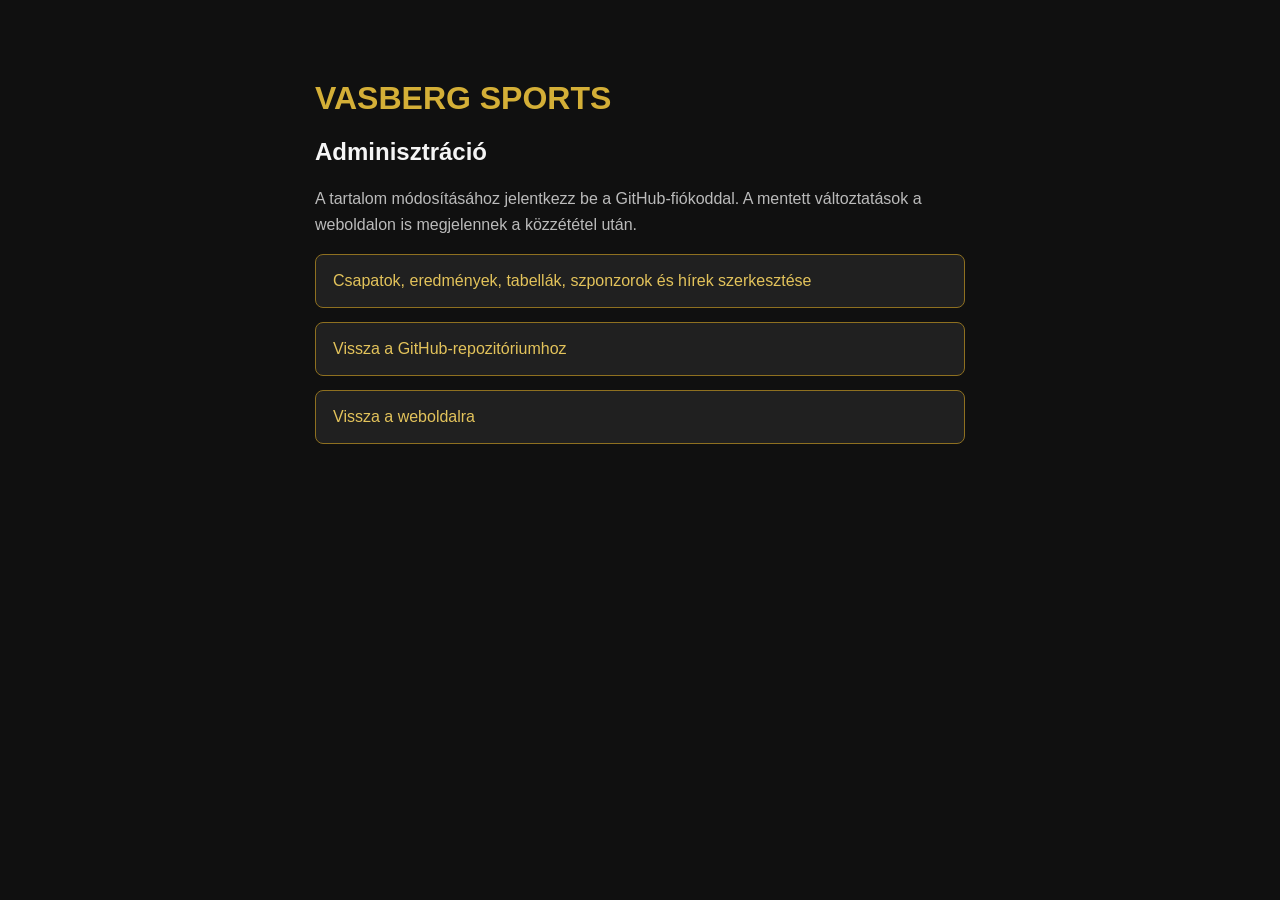
==== admin.html @ da79cf57 "Create admin.html" ====
<!DOCTYPE html>
<html lang="hu">
<head>
  <meta charset="UTF-8">
  <meta name="viewport" content="width=device-width, initial-scale=1.0">
  <title>Vasberg Sports – Admin</title>
  <style>
    body {
      margin: 0;
      padding: 30px 20px;
      background: #101010;
      color: #f5f5f5;
      font-family: Arial, sans-serif;
    }
    main {
      max-width: 650px;
      margin: 50px auto;
    }
    h1 { color: #d4af37; }
    p { color: #bbb; line-height: 1.6; }
    a {
      display: block;
      margin: 14px 0;
      padding: 17px;
      background: #202020;
      border: 1px solid #8e7020;
      border-radius: 8px;
      color: #e3c35b;
      text-decoration: none;
    }
    a:hover { background: #303030; }
  </style>
</head>
<body>
  <main>
    <h1>VASBERG SPORTS</h1>
    <h2>Adminisztráció</h2>
    <p>
      A tartalom módosításához jelentkezz be a GitHub-fiókoddal.
      A mentett változtatások a weboldalon is megjelennek a közzététel után.
    </p>
    <a href="https://github.com/futuresult/Vasberg-Sports/edit/main/data/site-data.json">
      Csapatok, eredmények, tabellák, szponzorok és hírek szerkesztése
    </a>
    <a href="https://github.com/futuresult/Vasberg-Sports">
      Vissza a GitHub-repozitóriumhoz
    </a>
    <a href="index.html">Vissza a weboldalra</a>
  </main>
</body>
</html>
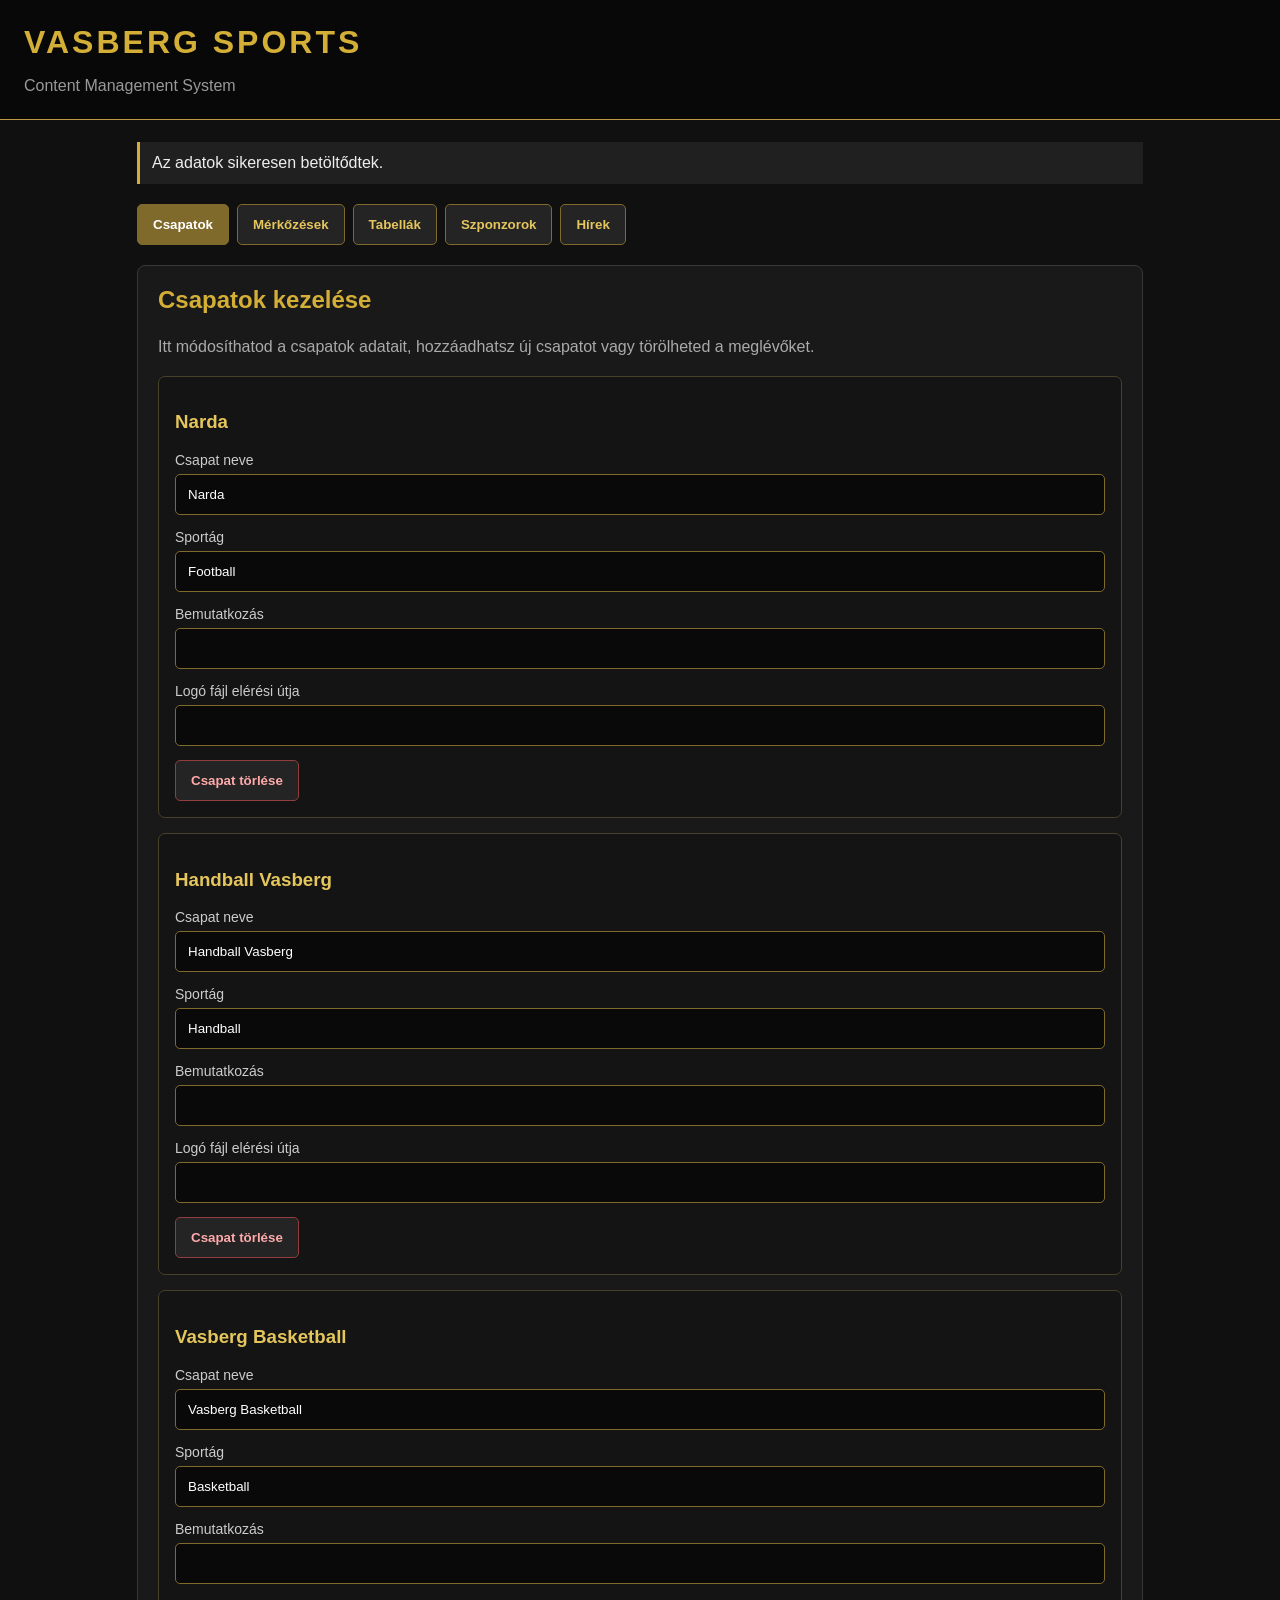
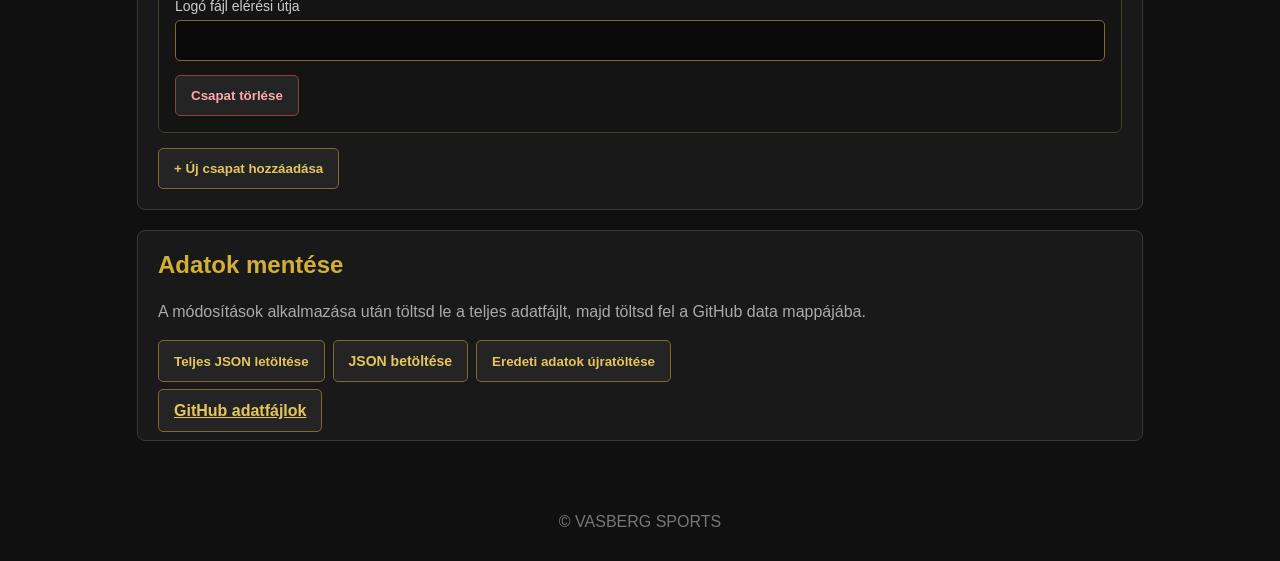
==== commit 95039b79: "Update admin.html" ====
--- a/admin.html
+++ b/admin.html
@@ -2,51 +2,255 @@
 <!DOCTYPE html>
 <html lang="hu">
 <head>
-  <meta charset="UTF-8">
-  <meta name="viewport" content="width=device-width, initial-scale=1.0">
-  <title>Vasberg Sports – Admin</title>
-  <style>
-    body {
-      margin: 0;
-      padding: 30px 20px;
-      background: #101010;
-      color: #f5f5f5;
-      font-family: Arial, sans-serif;
-    }
-    main {
-      max-width: 650px;
-      margin: 50px auto;
-    }
-    h1 { color: #d4af37; }
-    p { color: #bbb; line-height: 1.6; }
-    a {
-      display: block;
-      margin: 14px 0;
-      padding: 17px;
-      background: #202020;
-      border: 1px solid #8e7020;
-      border-radius: 8px;
-      color: #e3c35b;
-      text-decoration: none;
-    }
-    a:hover { background: #303030; }
-  </style>
+<meta charset="UTF-8">
+<meta name="viewport" content="width=device-width, initial-scale=1">
+<title>Vasberg Sports | Admin</title>
+<style>
+*{box-sizing:border-box}
+body{margin:0;background:#101010;color:#eee;font-family:Arial,sans-serif}
+header{padding:24px;background:#080808;border-bottom:1px solid #b99a42}
+header h1{margin:0;color:#d4af37;letter-spacing:3px}
+header p{color:#999;margin-bottom:0}
+main{max-width:1050px;margin:auto;padding:22px}
+.status{padding:12px;background:#202020;border-left:3px solid #d4af37;margin-bottom:20px}
+nav,.actions{display:flex;flex-wrap:wrap;gap:8px;margin-bottom:20px}
+button,.button{background:#242424;border:1px solid #806a2b;color:#e5c65d;padding:12px 15px;border-radius:5px;cursor:pointer;font-weight:bold}
+button:hover,.button:hover{background:#383020}
+button.active{background:#806a2b;color:white}
+.panel{background:#191919;border:1px solid #383838;padding:20px;border-radius:8px;margin-bottom:20px}
+h2{color:#d4af37;margin-top:0}
+h3{color:#e5c65d}
+.help{color:#aaa;line-height:1.6}
+textarea{width:100%;min-height:300px;background:#090909;color:#eee;border:1px solid #806a2b;border-radius:5px;padding:15px;font:14px/1.6 monospace}
+input,select{width:100%;padding:12px;margin:6px 0 14px;background:#090909;color:#fff;border:1px solid #806a2b;border-radius:5px}
+label{display:block;color:#ccc;font-size:14px}
+.team-card{border:1px solid #49402a;padding:16px;border-radius:7px;margin:15px 0;background:#141414}
+.team-card button{margin-right:6px}
+.danger{border-color:#923e3e;color:#ffaaaa}
+.hidden{display:none!important}
+input[type=file]{display:none}
+footer{text-align:center;color:#777;padding:30px}
+</style>
 </head>
 <body>
-  <main>
-    <h1>VASBERG SPORTS</h1>
-    <h2>Adminisztráció</h2>
-    <p>
-      A tartalom módosításához jelentkezz be a GitHub-fiókoddal.
-      A mentett változtatások a weboldalon is megjelennek a közzététel után.
-    </p>
-    <a href="https://github.com/futuresult/Vasberg-Sports/edit/main/data/site-data.json">
-      Csapatok, eredmények, tabellák, szponzorok és hírek szerkesztése
-    </a>
-    <a href="https://github.com/futuresult/Vasberg-Sports">
-      Vissza a GitHub-repozitóriumhoz
-    </a>
-    <a href="index.html">Vissza a weboldalra</a>
-  </main>
+<header>
+<h1>VASBERG SPORTS</h1>
+<p>Content Management System</p>
+</header>
+
+<main>
+<div class="status" id="status">Adatok betöltése...</div>
+
+<nav id="tabs">
+<button class="active" data-section="teams">Csapatok</button>
+<button data-section="matches">Mérkőzések</button>
+<button data-section="standings">Tabellák</button>
+<button data-section="sponsors">Szponzorok</button>
+<button data-section="news">Hírek</button>
+</nav>
+
+<section class="panel" id="teamPanel">
+<h2>Csapatok kezelése</h2>
+<p class="help">Itt módosíthatod a csapatok adatait, hozzáadhatsz új csapatot vagy törölheted a meglévőket.</p>
+<div id="teamList"></div>
+<button id="addTeam">+ Új csapat hozzáadása</button>
+</section>
+
+<section class="panel hidden" id="jsonPanel">
+<h2 id="sectionTitle">Mérkőzések</h2>
+<p class="help">A többi adatkategória egyelőre JSON-formátumban szerkeszthető.</p>
+<textarea id="editor" spellcheck="false"></textarea>
+<div class="actions">
+<button id="saveSection">Módosítás alkalmazása</button>
+</div>
+</section>
+
+<section class="panel">
+<h2>Adatok mentése</h2>
+<p class="help">A módosítások alkalmazása után töltsd le a teljes adatfájlt, majd töltsd fel a GitHub data mappájába.</p>
+<div class="actions">
+<button id="download">Teljes JSON letöltése</button>
+<label class="button" for="upload">JSON betöltése</label>
+<input id="upload" type="file" accept=".json,application/json">
+<button id="reload">Eredeti adatok újratöltése</button>
+</div>
+<a class="button" href="https://github.com/futuresult/Vasberg-Sports/tree/main/data" target="_blank" rel="noopener">GitHub adatfájlok</a>
+</section>
+</main>
+
+<footer>© VASBERG SPORTS</footer>
+
+<script>
+const sections={
+ teams:"Csapatok",
+ matches:"Mérkőzések",
+ standings:"Tabellák",
+ sponsors:"Szponzorok",
+ news:"Hírek"
+};
+
+let data={};
+let currentSection="teams";
+
+const statusBox=document.getElementById("status");
+const teamPanel=document.getElementById("teamPanel");
+const jsonPanel=document.getElementById("jsonPanel");
+const editor=document.getElementById("editor");
+
+function status(message){
+ statusBox.textContent=message;
+}
+
+async function loadData(){
+ try{
+  const response=await fetch("data/site-data.json",{cache:"no-store"});
+  if(!response.ok)throw new Error("HTTP "+response.status);
+  data=await response.json();
+
+  for(const key of Object.keys(sections)){
+   if(!Array.isArray(data[key]))data[key]=[];
+  }
+
+  status("Az adatok sikeresen betöltődtek.");
+ }catch(error){
+  data={
+   teams:[
+    {id:"narda",name:"Narda",sport:"Football",description:"",logo:""},
+    {id:"handball-vasberg",name:"Handball Vasberg",sport:"Handball",description:"",logo:""},
+    {id:"vasberg-basketball",name:"Vasberg Basketball",sport:"Basketball",description:"",logo:""}
+   ],
+   matches:[],standings:[],sponsors:[],news:[]
+  };
+  status("Nem sikerült betölteni az adatokat. Az alapértelmezett csapatlista látható.");
+ }
+ render();
+}
+
+function render(){
+ const isTeams=currentSection==="teams";
+ teamPanel.classList.toggle("hidden",!isTeams);
+ jsonPanel.classList.toggle("hidden",isTeams);
+
+ document.querySelectorAll("#tabs button").forEach(button=>{
+  button.classList.toggle("active",button.dataset.section===currentSection);
+ });
+
+ if(isTeams){
+  renderTeams();
+ }else{
+  document.getElementById("sectionTitle").textContent=sections[currentSection];
+  editor.value=JSON.stringify(data[currentSection]||[],null,2);
+ }
+}
+
+function renderTeams(){
+ const list=document.getElementById("teamList");
+ list.innerHTML="";
+
+ data.teams.forEach((team,index)=>{
+  const card=document.createElement("div");
+  card.className="team-card";
+
+  const heading=document.createElement("h3");
+  heading.textContent=team.name||"Új csapat";
+  card.appendChild(heading);
+
+  const fields=[
+   ["Csapat neve","name",team.name],
+   ["Sportág","sport",team.sport],
+   ["Bemutatkozás","description",team.description],
+   ["Logó fájl elérési útja","logo",team.logo]
+  ];
+
+  fields.forEach(([label,key,value])=>{
+   const wrapper=document.createElement("label");
+   wrapper.textContent=label;
+   const input=document.createElement("input");
+   input.value=value||"";
+   input.addEventListener("input",()=>{
+    team[key]=input.value;
+    heading.textContent=team.name||"Új csapat";
+   });
+   wrapper.appendChild(input);
+   card.appendChild(wrapper);
+  });
+
+  const remove=document.createElement("button");
+  remove.className="danger";
+  remove.textContent="Csapat törlése";
+  remove.addEventListener("click",()=>{
+   if(confirm("Biztosan törlöd ezt a csapatot?")){
+    data.teams.splice(index,1);
+    renderTeams();
+    status("A csapat törölve. A véglegesítéshez töltsd le az adatfájlt.");
+   }
+  });
+  card.appendChild(remove);
+  list.appendChild(card);
+ });
+}
+
+document.querySelectorAll("#tabs button").forEach(button=>{
+ button.addEventListener("click",()=>{
+  currentSection=button.dataset.section;
+  render();
+ });
+});
+
+document.getElementById("addTeam").addEventListener("click",()=>{
+ data.teams.push({
+  id:"team-"+Date.now(),
+  name:"Új csapat",
+  sport:"",
+  description:"",
+  logo:""
+ });
+ renderTeams();
+ status("Új csapat hozzáadva. Töltsd ki az adatait.");
+});
+
+document.getElementById("saveSection").addEventListener("click",()=>{
+ try{
+  const parsed=JSON.parse(editor.value);
+  if(!Array.isArray(parsed))throw new Error("JSON-tömb szükséges.");
+  data[currentSection]=parsed;
+  status("A(z) "+sections[currentSection]+" módosításai alkalmazva.");
+ }catch(error){
+  status("Hibás JSON: "+error.message);
+ }
+});
+
+document.getElementById("download").addEventListener("click",()=>{
+ const blob=new Blob([JSON.stringify(data,null,2)],{type:"application/json"});
+ const url=URL.createObjectURL(blob);
+ const link=document.createElement("a");
+ link.href=url;
+ link.download="site-data.json";
+ link.click();
+ setTimeout(()=>URL.revokeObjectURL(url),1000);
+ status("A teljes adatfájl letöltése elindult.");
+});
+
+document.getElementById("upload").addEventListener("change",async event=>{
+ const file=event.target.files[0];
+ if(!file)return;
+ try{
+  const loaded=JSON.parse(await file.text());
+  for(const key of Object.keys(sections)){
+   if(!Array.isArray(loaded[key]))throw new Error("Hiányzó vagy hibás rész: "+key);
+  }
+  data=loaded;
+  render();
+  status("Az adatfájl sikeresen betöltődött.");
+ }catch(error){
+  status("Betöltési hiba: "+error.message);
+ }
+ event.target.value="";
+});
+
+document.getElementById("reload").addEventListener("click",loadData);
+
+loadData();
+</script>
 </body>
 </html>
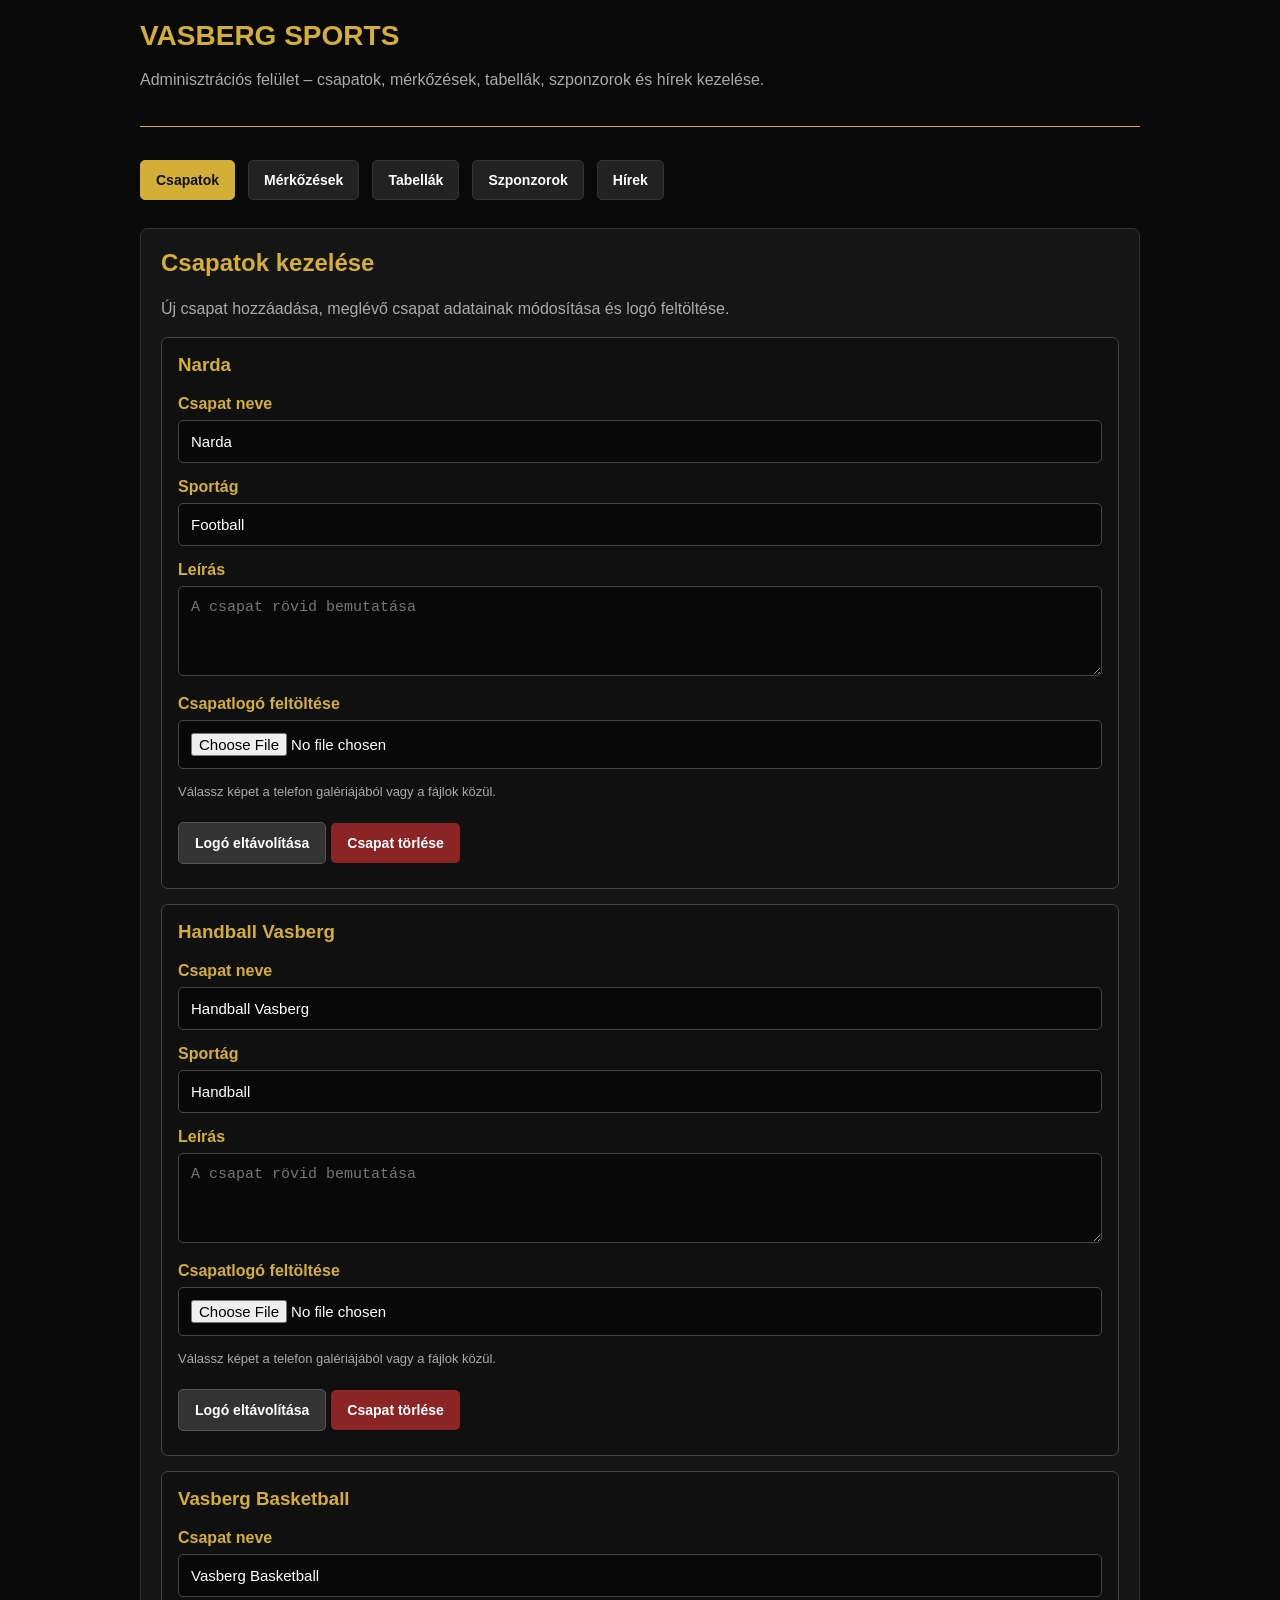
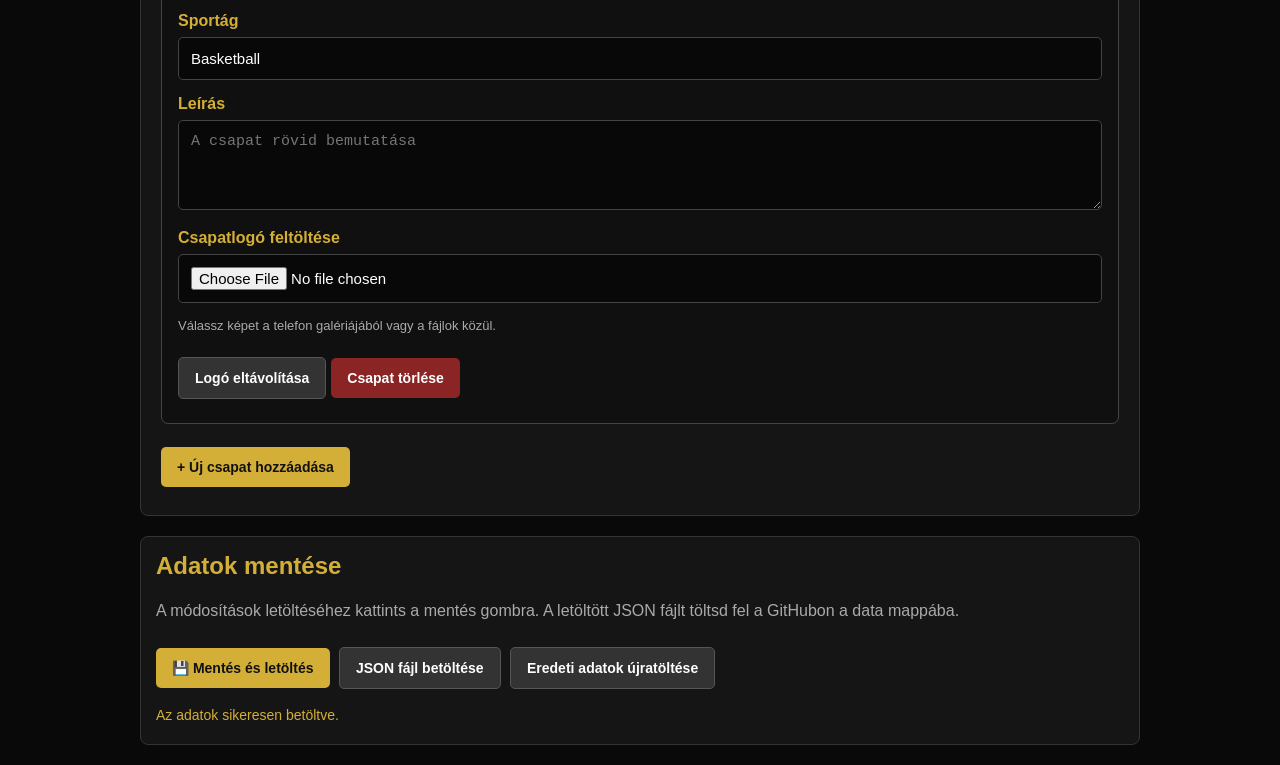
==== commit a5e872a0: "Update admin.html" ====
--- a/admin.html
+++ b/admin.html
@@ -2,255 +2,662 @@
 <!DOCTYPE html>
 <html lang="hu">
 <head>
-<meta charset="UTF-8">
-<meta name="viewport" content="width=device-width, initial-scale=1">
-<title>Vasberg Sports | Admin</title>
-<style>
-*{box-sizing:border-box}
-body{margin:0;background:#101010;color:#eee;font-family:Arial,sans-serif}
-header{padding:24px;background:#080808;border-bottom:1px solid #b99a42}
-header h1{margin:0;color:#d4af37;letter-spacing:3px}
-header p{color:#999;margin-bottom:0}
-main{max-width:1050px;margin:auto;padding:22px}
-.status{padding:12px;background:#202020;border-left:3px solid #d4af37;margin-bottom:20px}
-nav,.actions{display:flex;flex-wrap:wrap;gap:8px;margin-bottom:20px}
-button,.button{background:#242424;border:1px solid #806a2b;color:#e5c65d;padding:12px 15px;border-radius:5px;cursor:pointer;font-weight:bold}
-button:hover,.button:hover{background:#383020}
-button.active{background:#806a2b;color:white}
-.panel{background:#191919;border:1px solid #383838;padding:20px;border-radius:8px;margin-bottom:20px}
-h2{color:#d4af37;margin-top:0}
-h3{color:#e5c65d}
-.help{color:#aaa;line-height:1.6}
-textarea{width:100%;min-height:300px;background:#090909;color:#eee;border:1px solid #806a2b;border-radius:5px;padding:15px;font:14px/1.6 monospace}
-input,select{width:100%;padding:12px;margin:6px 0 14px;background:#090909;color:#fff;border:1px solid #806a2b;border-radius:5px}
-label{display:block;color:#ccc;font-size:14px}
-.team-card{border:1px solid #49402a;padding:16px;border-radius:7px;margin:15px 0;background:#141414}
-.team-card button{margin-right:6px}
-.danger{border-color:#923e3e;color:#ffaaaa}
-.hidden{display:none!important}
-input[type=file]{display:none}
-footer{text-align:center;color:#777;padding:30px}
-</style>
+  <meta charset="UTF-8">
+  <meta name="viewport" content="width=device-width, initial-scale=1.0">
+  <title>Vasberg Sports – Admin</title>
+  <style>
+    :root {
+      --gold: #d4af37;
+      --bg: #090909;
+      --panel: #151515;
+      --border: #333;
+      --text: #f5f5f5;
+      --muted: #aaa;
+    }
+
+    * {
+      box-sizing: border-box;
+    }
+
+    body {
+      margin: 0;
+      padding: 20px;
+      background: var(--bg);
+      color: var(--text);
+      font-family: Arial, sans-serif;
+    }
+
+    .container {
+      max-width: 1000px;
+      margin: 0 auto;
+    }
+
+    header {
+      margin-bottom: 25px;
+      border-bottom: 1px solid var(--gold);
+      padding-bottom: 18px;
+    }
+
+    h1 {
+      color: var(--gold);
+      margin: 0 0 8px;
+      font-size: 28px;
+    }
+
+    h2 {
+      color: var(--gold);
+      margin-top: 0;
+    }
+
+    p {
+      color: var(--muted);
+      line-height: 1.5;
+    }
+
+    .tabs {
+      display: flex;
+      flex-wrap: wrap;
+      gap: 8px;
+      margin-bottom: 20px;
+    }
+
+    .tab {
+      background: #222;
+      color: white;
+      border: 1px solid var(--border);
+      padding: 11px 15px;
+      cursor: pointer;
+      border-radius: 5px;
+      font-weight: bold;
+    }
+
+    .tab.active {
+      background: var(--gold);
+      color: #111;
+      border-color: var(--gold);
+    }
+
+    .panel {
+      display: none;
+      background: var(--panel);
+      border: 1px solid var(--border);
+      border-radius: 8px;
+      padding: 20px;
+      margin-bottom: 20px;
+    }
+
+    .panel.active {
+      display: block;
+    }
+
+    label {
+      display: block;
+      margin: 15px 0 7px;
+      font-weight: bold;
+      color: var(--gold);
+    }
+
+    input, textarea, select {
+      width: 100%;
+      padding: 12px;
+      background: #080808;
+      color: white;
+      border: 1px solid #444;
+      border-radius: 5px;
+      font-size: 15px;
+    }
+
+    textarea {
+      min-height: 250px;
+      resize: vertical;
+      font-family: monospace;
+    }
+
+    button, .button {
+      display: inline-block;
+      background: var(--gold);
+      color: #111;
+      border: 0;
+      padding: 12px 16px;
+      border-radius: 5px;
+      font-weight: bold;
+      cursor: pointer;
+      margin: 8px 5px 8px 0;
+      font-size: 14px;
+      text-align: center;
+    }
+
+    button.secondary, .button.secondary {
+      background: #333;
+      color: white;
+      border: 1px solid #555;
+    }
+
+    button.danger {
+      background: #8b2525;
+      color: white;
+    }
+
+    .team-card {
+      border: 1px solid #444;
+      border-radius: 7px;
+      padding: 16px;
+      margin: 15px 0;
+      background: #101010;
+    }
+
+    .team-card h3 {
+      color: var(--gold);
+      margin-top: 0;
+    }
+
+    .logo-preview {
+      display: block;
+      max-width: 180px;
+      max-height: 150px;
+      object-fit: contain;
+      margin-top: 12px;
+      background: #222;
+      padding: 8px;
+      border-radius: 5px;
+    }
+
+    .actions {
+      display: flex;
+      flex-wrap: wrap;
+      gap: 5px;
+      margin-top: 15px;
+    }
+
+    .toolbar {
+      background: #151515;
+      border: 1px solid var(--border);
+      border-radius: 8px;
+      padding: 15px;
+      margin-top: 20px;
+    }
+
+    .status {
+      color: var(--gold);
+      min-height: 22px;
+      margin-top: 10px;
+      font-size: 14px;
+    }
+
+    .hint {
+      font-size: 13px;
+      color: var(--muted);
+    }
+
+    @media (max-width: 600px) {
+      body {
+        padding: 12px;
+      }
+
+      h1 {
+        font-size: 23px;
+      }
+
+      .panel {
+        padding: 14px;
+      }
+
+      .tab {
+        flex: 1 1 40%;
+      }
+
+      button, .button {
+        width: 100%;
+        margin: 6px 0;
+      }
+    }
+  </style>
 </head>
+
 <body>
-<header>
-<h1>VASBERG SPORTS</h1>
-<p>Content Management System</p>
-</header>
-
-<main>
-<div class="status" id="status">Adatok betöltése...</div>
-
-<nav id="tabs">
-<button class="active" data-section="teams">Csapatok</button>
-<button data-section="matches">Mérkőzések</button>
-<button data-section="standings">Tabellák</button>
-<button data-section="sponsors">Szponzorok</button>
-<button data-section="news">Hírek</button>
-</nav>
-
-<section class="panel" id="teamPanel">
-<h2>Csapatok kezelése</h2>
-<p class="help">Itt módosíthatod a csapatok adatait, hozzáadhatsz új csapatot vagy törölheted a meglévőket.</p>
-<div id="teamList"></div>
-<button id="addTeam">+ Új csapat hozzáadása</button>
-</section>
-
-<section class="panel hidden" id="jsonPanel">
-<h2 id="sectionTitle">Mérkőzések</h2>
-<p class="help">A többi adatkategória egyelőre JSON-formátumban szerkeszthető.</p>
-<textarea id="editor" spellcheck="false"></textarea>
-<div class="actions">
-<button id="saveSection">Módosítás alkalmazása</button>
-</div>
-</section>
-
-<section class="panel">
-<h2>Adatok mentése</h2>
-<p class="help">A módosítások alkalmazása után töltsd le a teljes adatfájlt, majd töltsd fel a GitHub data mappájába.</p>
-<div class="actions">
-<button id="download">Teljes JSON letöltése</button>
-<label class="button" for="upload">JSON betöltése</label>
-<input id="upload" type="file" accept=".json,application/json">
-<button id="reload">Eredeti adatok újratöltése</button>
-</div>
-<a class="button" href="https://github.com/futuresult/Vasberg-Sports/tree/main/data" target="_blank" rel="noopener">GitHub adatfájlok</a>
-</section>
-</main>
-
-<footer>© VASBERG SPORTS</footer>
-
-<script>
-const sections={
- teams:"Csapatok",
- matches:"Mérkőzések",
- standings:"Tabellák",
- sponsors:"Szponzorok",
- news:"Hírek"
-};
-
-let data={};
-let currentSection="teams";
-
-const statusBox=document.getElementById("status");
-const teamPanel=document.getElementById("teamPanel");
-const jsonPanel=document.getElementById("jsonPanel");
-const editor=document.getElementById("editor");
-
-function status(message){
- statusBox.textContent=message;
-}
-
-async function loadData(){
- try{
-  const response=await fetch("data/site-data.json",{cache:"no-store"});
-  if(!response.ok)throw new Error("HTTP "+response.status);
-  data=await response.json();
-
-  for(const key of Object.keys(sections)){
-   if(!Array.isArray(data[key]))data[key]=[];
-  }
-
-  status("Az adatok sikeresen betöltődtek.");
- }catch(error){
-  data={
-   teams:[
-    {id:"narda",name:"Narda",sport:"Football",description:"",logo:""},
-    {id:"handball-vasberg",name:"Handball Vasberg",sport:"Handball",description:"",logo:""},
-    {id:"vasberg-basketball",name:"Vasberg Basketball",sport:"Basketball",description:"",logo:""}
-   ],
-   matches:[],standings:[],sponsors:[],news:[]
-  };
-  status("Nem sikerült betölteni az adatokat. Az alapértelmezett csapatlista látható.");
- }
- render();
-}
-
-function render(){
- const isTeams=currentSection==="teams";
- teamPanel.classList.toggle("hidden",!isTeams);
- jsonPanel.classList.toggle("hidden",isTeams);
-
- document.querySelectorAll("#tabs button").forEach(button=>{
-  button.classList.toggle("active",button.dataset.section===currentSection);
- });
-
- if(isTeams){
-  renderTeams();
- }else{
-  document.getElementById("sectionTitle").textContent=sections[currentSection];
-  editor.value=JSON.stringify(data[currentSection]||[],null,2);
- }
-}
-
-function renderTeams(){
- const list=document.getElementById("teamList");
- list.innerHTML="";
-
- data.teams.forEach((team,index)=>{
-  const card=document.createElement("div");
-  card.className="team-card";
-
-  const heading=document.createElement("h3");
-  heading.textContent=team.name||"Új csapat";
-  card.appendChild(heading);
-
-  const fields=[
-   ["Csapat neve","name",team.name],
-   ["Sportág","sport",team.sport],
-   ["Bemutatkozás","description",team.description],
-   ["Logó fájl elérési útja","logo",team.logo]
-  ];
-
-  fields.forEach(([label,key,value])=>{
-   const wrapper=document.createElement("label");
-   wrapper.textContent=label;
-   const input=document.createElement("input");
-   input.value=value||"";
-   input.addEventListener("input",()=>{
-    team[key]=input.value;
-    heading.textContent=team.name||"Új csapat";
-   });
-   wrapper.appendChild(input);
-   card.appendChild(wrapper);
-  });
-
-  const remove=document.createElement("button");
-  remove.className="danger";
-  remove.textContent="Csapat törlése";
-  remove.addEventListener("click",()=>{
-   if(confirm("Biztosan törlöd ezt a csapatot?")){
-    data.teams.splice(index,1);
-    renderTeams();
-    status("A csapat törölve. A véglegesítéshez töltsd le az adatfájlt.");
-   }
-  });
-  card.appendChild(remove);
-  list.appendChild(card);
- });
-}
-
-document.querySelectorAll("#tabs button").forEach(button=>{
- button.addEventListener("click",()=>{
-  currentSection=button.dataset.section;
-  render();
- });
-});
-
-document.getElementById("addTeam").addEventListener("click",()=>{
- data.teams.push({
-  id:"team-"+Date.now(),
-  name:"Új csapat",
-  sport:"",
-  description:"",
-  logo:""
- });
- renderTeams();
- status("Új csapat hozzáadva. Töltsd ki az adatait.");
-});
-
-document.getElementById("saveSection").addEventListener("click",()=>{
- try{
-  const parsed=JSON.parse(editor.value);
-  if(!Array.isArray(parsed))throw new Error("JSON-tömb szükséges.");
-  data[currentSection]=parsed;
-  status("A(z) "+sections[currentSection]+" módosításai alkalmazva.");
- }catch(error){
-  status("Hibás JSON: "+error.message);
- }
-});
-
-document.getElementById("download").addEventListener("click",()=>{
- const blob=new Blob([JSON.stringify(data,null,2)],{type:"application/json"});
- const url=URL.createObjectURL(blob);
- const link=document.createElement("a");
- link.href=url;
- link.download="site-data.json";
- link.click();
- setTimeout(()=>URL.revokeObjectURL(url),1000);
- status("A teljes adatfájl letöltése elindult.");
-});
-
-document.getElementById("upload").addEventListener("change",async event=>{
- const file=event.target.files[0];
- if(!file)return;
- try{
-  const loaded=JSON.parse(await file.text());
-  for(const key of Object.keys(sections)){
-   if(!Array.isArray(loaded[key]))throw new Error("Hiányzó vagy hibás rész: "+key);
-  }
-  data=loaded;
-  render();
-  status("Az adatfájl sikeresen betöltődött.");
- }catch(error){
-  status("Betöltési hiba: "+error.message);
- }
- event.target.value="";
-});
-
-document.getElementById("reload").addEventListener("click",loadData);
-
-loadData();
-</script>
+  <div class="container">
+
+    <header>
+      <h1>VASBERG SPORTS</h1>
+      <p>Adminisztrációs felület – csapatok, mérkőzések, tabellák, szponzorok és hírek kezelése.</p>
+    </header>
+
+    <div class="tabs">
+      <button class="tab active" data-tab="teams">Csapatok</button>
+      <button class="tab" data-tab="matches">Mérkőzések</button>
+      <button class="tab" data-tab="standings">Tabellák</button>
+      <button class="tab" data-tab="sponsors">Szponzorok</button>
+      <button class="tab" data-tab="news">Hírek</button>
+    </div>
+
+    <section class="panel active" id="teams">
+      <h2>Csapatok kezelése</h2>
+      <p>Új csapat hozzáadása, meglévő csapat adatainak módosítása és logó feltöltése.</p>
+
+      <div id="teamList"></div>
+
+      <button id="addTeam">+ Új csapat hozzáadása</button>
+    </section>
+
+    <section class="panel" id="matches">
+      <h2>Mérkőzések</h2>
+      <p class="hint">A mérkőzések adatait JSON formátumban szerkesztheted.</p>
+      <textarea id="matchesEditor"></textarea>
+      <button onclick="applySection('matches')">Módosítások alkalmazása</button>
+    </section>
+
+    <section class="panel" id="standings">
+      <h2>Tabellák</h2>
+      <p class="hint">A tabellák adatait JSON formátumban szerkesztheted.</p>
+      <textarea id="standingsEditor"></textarea>
+      <button onclick="applySection('standings')">Módosítások alkalmazása</button>
+    </section>
+
+    <section class="panel" id="sponsors">
+      <h2>Szponzorok</h2>
+      <p class="hint">A szponzorok adatait JSON formátumban szerkesztheted.</p>
+      <textarea id="sponsorsEditor"></textarea>
+      <button onclick="applySection('sponsors')">Módosítások alkalmazása</button>
+    </section>
+
+    <section class="panel" id="news">
+      <h2>Hírek</h2>
+      <p class="hint">A hírek adatait JSON formátumban szerkesztheted.</p>
+      <textarea id="newsEditor"></textarea>
+      <button onclick="applySection('news')">Módosítások alkalmazása</button>
+    </section>
+
+    <div class="toolbar">
+      <h2>Adatok mentése</h2>
+      <p>
+        A módosítások letöltéséhez kattints a mentés gombra.
+        A letöltött JSON fájlt töltsd fel a GitHubon a data mappába.
+      </p>
+
+      <button id="download">💾 Mentés és letöltés</button>
+
+      <label class="button secondary" for="upload">JSON fájl betöltése</label>
+      <input id="upload" type="file" accept=".json,application/json" style="display:none">
+
+      <button id="reload" class="secondary">Eredeti adatok újratöltése</button>
+
+      <div class="status" id="status"></div>
+    </div>
+
+  </div>
+
+  <script>
+    let siteData = {
+      teams: [
+        {
+          id: "narda",
+          name: "Narda",
+          sport: "Football",
+          description: "",
+          logo: ""
+        },
+        {
+          id: "handball-vasberg",
+          name: "Handball Vasberg",
+          sport: "Handball",
+          description: "",
+          logo: ""
+        },
+        {
+          id: "vasberg-basketball",
+          name: "Vasberg Basketball",
+          sport: "Basketball",
+          description: "",
+          logo: ""
+        }
+      ],
+      matches: [],
+      standings: [],
+      sponsors: [],
+      news: []
+    };
+
+    const statusBox = document.getElementById("status");
+
+    function showStatus(message) {
+      statusBox.textContent = message;
+    }
+
+    function createId(name) {
+      return name
+        .toLowerCase()
+        .trim()
+        .replace(/[^a-z0-9]+/g, "-")
+        .replace(/^-|-$/g, "") || "team-" + Date.now();
+    }
+
+    async function loadData() {
+      try {
+        const response = await fetch("data/site-data.json", {
+          cache: "no-store"
+        });
+
+        if (!response.ok) {
+          throw new Error("Nem sikerült betölteni az adatfájlt.");
+        }
+
+        const loadedData = await response.json();
+
+        siteData = {
+          teams: Array.isArray(loadedData.teams) ? loadedData.teams : [],
+          matches: Array.isArray(loadedData.matches) ? loadedData.matches : [],
+          standings: Array.isArray(loadedData.standings) ? loadedData.standings : [],
+          sponsors: Array.isArray(loadedData.sponsors) ? loadedData.sponsors : [],
+          news: Array.isArray(loadedData.news) ? loadedData.news : []
+        };
+
+        showStatus("Az adatok sikeresen betöltve.");
+      } catch (error) {
+        console.warn(error);
+        showStatus("Az alapértelmezett adatok használatban vannak. Ellenőrizd a data/site-data.json fájlt.");
+      }
+
+      renderTeams();
+      renderEditors();
+    }
+
+    function renderTeams() {
+      const list = document.getElementById("teamList");
+      list.innerHTML = "";
+
+      siteData.teams.forEach((team, index) => {
+        const card = document.createElement("div");
+        card.className = "team-card";
+
+        const heading = document.createElement("h3");
+        heading.textContent = team.name || "Új csapat";
+        card.appendChild(heading);
+
+        const nameLabel = document.createElement("label");
+        nameLabel.textContent = "Csapat neve";
+        card.appendChild(nameLabel);
+
+        const nameInput = document.createElement("input");
+        nameInput.type = "text";
+        nameInput.value = team.name || "";
+        nameInput.placeholder = "Csapat neve";
+        nameInput.addEventListener("input", () => {
+          team.name = nameInput.value;
+          heading.textContent = team.name || "Új csapat";
+          if (!team.id || team.id.startsWith("team-")) {
+            team.id = createId(team.name);
+          }
+        });
+        card.appendChild(nameInput);
+
+        const sportLabel = document.createElement("label");
+        sportLabel.textContent = "Sportág";
+        card.appendChild(sportLabel);
+
+        const sportInput = document.createElement("input");
+        sportInput.type = "text";
+        sportInput.value = team.sport || "";
+        sportInput.placeholder = "Például: Football";
+        sportInput.addEventListener("input", () => {
+          team.sport = sportInput.value;
+        });
+        card.appendChild(sportInput);
+
+        const descriptionLabel = document.createElement("label");
+        descriptionLabel.textContent = "Leírás";
+        card.appendChild(descriptionLabel);
+
+        const descriptionInput = document.createElement("textarea");
+        descriptionInput.style.minHeight = "90px";
+        descriptionInput.value = team.description || "";
+        descriptionInput.placeholder = "A csapat rövid bemutatása";
+        descriptionInput.addEventListener("input", () => {
+          team.description = descriptionInput.value;
+        });
+        card.appendChild(descriptionInput);
+
+        const logoLabel = document.createElement("label");
+        logoLabel.textContent = "Csapatlogó feltöltése";
+        card.appendChild(logoLabel);
+
+        const fileInput = document.createElement("input");
+        fileInput.type = "file";
+        fileInput.accept = "image/*";
+
+        const fileHint = document.createElement("p");
+        fileHint.className = "hint";
+        fileHint.textContent = "Válassz képet a telefon galériájából vagy a fájlok közül.";
+
+        card.appendChild(fileInput);
+        card.appendChild(fileHint);
+
+        const preview = document.createElement("img");
+        preview.className = "logo-preview";
+        preview.alt = "Csapatlogó előnézete";
+        preview.style.display = team.logo ? "block" : "none";
+
+        if (team.logo) {
+          preview.src = team.logo;
+        }
+
+        card.appendChild(preview);
+
+        fileInput.addEventListener("change", async () => {
+          const file = fileInput.files && fileInput.files[0];
+
+          if (!file) return;
+
+          if (!file.type.startsWith("image/")) {
+            alert("Kérlek, képfájlt válassz.");
+            fileInput.value = "";
+            return;
+          }
+
+          try {
+            showStatus("A logó feldolgozása folyamatban...");
+
+            const compressedImage = await compressImage(file);
+
+            team.logo = compressedImage;
+            preview.src = compressedImage;
+            preview.style.display = "block";
+
+            showStatus("A logó sikeresen feltöltve. A végleges mentéshez kattints a Mentés és letöltés gombra.");
+          } catch (error) {
+            console.error(error);
+            alert("Nem sikerült feldolgozni a képet.");
+          }
+        });
+
+        const removeLogoButton = document.createElement("button");
+        removeLogoButton.className = "secondary";
+        removeLogoButton.textContent = "Logó eltávolítása";
+
+        removeLogoButton.addEventListener("click", () => {
+          team.logo = "";
+          preview.removeAttribute("src");
+          preview.style.display = "none";
+          fileInput.value = "";
+          showStatus("A logó eltávolítva. Mentsd le a módosított adatokat.");
+        });
+
+        card.appendChild(removeLogoButton);
+
+        const deleteButton = document.createElement("button");
+        deleteButton.className = "danger";
+        deleteButton.textContent = "Csapat törlése";
+
+        deleteButton.addEventListener("click", () => {
+          if (!confirm("Biztosan törlöd ezt a csapatot?")) return;
+
+          siteData.teams.splice(index, 1);
+          renderTeams();
+          showStatus("A csapat törölve. A végleges mentéshez töltsd le a JSON fájlt.");
+        });
+
+        card.appendChild(deleteButton);
+        list.appendChild(card);
+      });
+    }
+
+    function compressImage(file) {
+      return new Promise((resolve, reject) => {
+        const reader = new FileReader();
+
+        reader.onload = () => {
+          const image = new Image();
+
+          image.onload = () => {
+            const maxSize = 700;
+            let width = image.width;
+            let height = image.height;
+
+            if (width > height && width > maxSize) {
+              height = Math.round(height * maxSize / width);
+              width = maxSize;
+            } else if (height > maxSize) {
+              width = Math.round(width * maxSize / height);
+              height = maxSize;
+            }
+
+            const canvas = document.createElement("canvas");
+            canvas.width = width;
+            canvas.height = height;
+
+            const context = canvas.getContext("2d");
+
+            if (!context) {
+              reject(new Error("Nem sikerült feldolgozni a képet."));
+              return;
+            }
+
+            context.drawImage(image, 0, 0, width, height);
+
+            resolve(canvas.toDataURL("image/jpeg", 0.78));
+          };
+
+          image.onerror = () => reject(new Error("Nem olvasható a kép."));
+          image.src = reader.result;
+        };
+
+        reader.onerror = () => reject(new Error("Nem sikerült beolvasni a fájlt."));
+        reader.readAsDataURL(file);
+      });
+    }
+
+    document.getElementById("addTeam").addEventListener("click", () => {
+      siteData.teams.push({
+        id: "team-" + Date.now(),
+        name: "",
+        sport: "",
+        description: "",
+        logo: ""
+      });
+
+      renderTeams();
+      showStatus("Új csapat hozzáadva.");
+    });
+
+    function renderEditors() {
+      ["matches", "standings", "sponsors", "news"].forEach(section => {
+        document.getElementById(section + "Editor").value =
+          JSON.stringify(siteData[section], null, 2);
+      });
+    }
+
+    function applySection(section) {
+      const editor = document.getElementById(section + "Editor");
+
+      try {
+        const parsed = JSON.parse(editor.value);
+
+        if (!Array.isArray(parsed)) {
+          throw new Error("A megadott adatnak JSON tömbnek kell lennie.");
+        }
+
+        siteData[section] = parsed;
+        showStatus("A(z) " + section + " módosításai alkalmazva.");
+      } catch (error) {
+        alert("Hibás JSON formátum: " + error.message);
+      }
+    }
+
+    document.querySelectorAll(".tab").forEach(button => {
+      button.addEventListener("click", () => {
+        document.querySelectorAll(".tab").forEach(tab => {
+          tab.classList.remove("active");
+        });
+
+        document.querySelectorAll(".panel").forEach(panel => {
+          panel.classList.remove("active");
+        });
+
+        button.classList.add("active");
+        document.getElementById(button.dataset.tab).classList.add("active");
+      });
+    });
+
+    document.getElementById("download").addEventListener("click", () => {
+      const json = JSON.stringify(siteData, null, 2);
+      const blob = new Blob([json], {
+        type: "application/json"
+      });
+
+      const url = URL.createObjectURL(blob);
+      const link = document.createElement("a");
+
+      link.href = url;
+      link.download = "site-data.json";
+      document.body.appendChild(link);
+      link.click();
+      link.remove();
+
+      URL.revokeObjectURL(url);
+
+      showStatus("A site-data.json letöltése elindult. Töltsd fel a GitHub data mappájába.");
+    });
+
+    document.getElementById("upload").addEventListener("change", async event => {
+      const file = event.target.files && event.target.files[0];
+
+      if (!file) return;
+
+      try {
+        const content = await file.text();
+        const imported = JSON.parse(content);
+
+        if (!imported || typeof imported !== "object") {
+          throw new Error("Érvénytelen adatfájl.");
+        }
+
+        siteData = {
+          teams: Array.isArray(imported.teams) ? imported.teams : [],
+          matches: Array.isArray(imported.matches) ? imported.matches : [],
+          standings: Array.isArray(imported.standings) ? imported.standings : [],
+          sponsors: Array.isArray(imported.sponsors) ? imported.sponsors : [],
+          news: Array.isArray(imported.news) ? imported.news : []
+        };
+
+        renderTeams();
+        renderEditors();
+
+        showStatus("A JSON fájl sikeresen betöltve.");
+      } catch (error) {
+        alert("Nem sikerült betölteni a JSON fájlt: " + error.message);
+      }
+
+      event.target.value = "";
+    });
+
+    document.getElementById("reload").addEventListener("click", () => {
+      if (!confirm("Biztosan újratöltöd az eredeti GitHub-adatokat? A még le nem mentett módosítások elveszhetnek.")) {
+        return;
+      }
+
+      loadData();
+    });
+
+    loadData();
+  </script>
 </body>
 </html>
